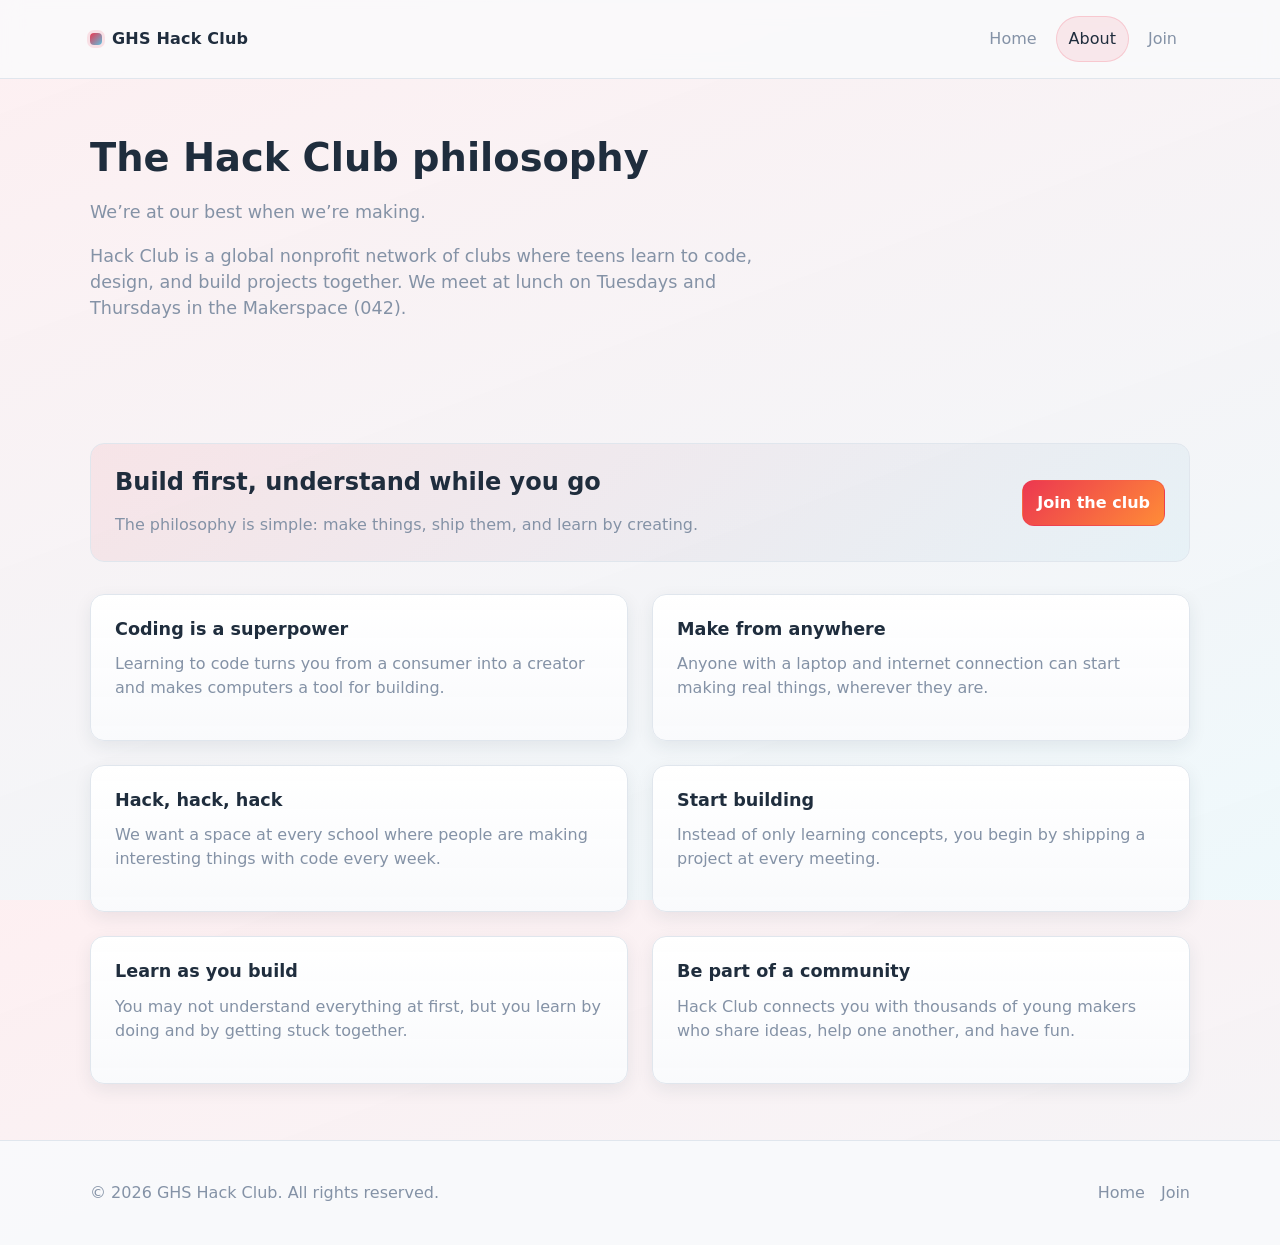
==== about.html @ 1247e261 "init" ====
<!doctype html>
<html lang="en">
  <head>
    <meta charset="utf-8" />
    <meta name="viewport" content="width=device-width, initial-scale=1" />
    <title>GHS Hack Club - About</title>
    <meta name="description" content="About this template website." />
    <link rel="stylesheet" href="https://css.hackclub.com/theme.css" />
    <link rel="stylesheet" href="styles.css" />
  </head>

  <body>
    <header class="site-header">
      <div class="container header-inner">
        <a class="brand" href="index.html" aria-label="Go to home">
          <span class="brand-mark" aria-hidden="true"></span>
          <span class="brand-name">GHS Hack Club</span>
        </a>

        <nav class="nav" aria-label="Primary">
          <a class="nav-link" href="index.html">Home</a>
          <a class="nav-link is-active" href="about.html">About</a>
          <a class="nav-link" href="join.html">Join</a>
        </nav>
      </div>
    </header>

    <main id="main">
      <section class="page-header">
        <div class="container">
          <h1>The Hack Club philosophy</h1>
          <p class="lead">We’re at our best when we’re making.</p>
          <p class="lead">
            Hack Club is a global nonprofit network of clubs where teens learn to code, design, and build projects together.
            We meet at lunch on Tuesdays and Thursdays in the Makerspace (042).
          </p>
        </div>
      </section>

      <section class="section">
        <div class="container narrow">
          <div class="callout">
            <div>
              <h2>Build first, understand while you go</h2>
              <p class="muted" style="margin-bottom: 0;">
                The philosophy is simple: make things, ship them, and learn by creating.
              </p>
            </div>
            <a class="btn btn-primary" href="join.html">Join the club</a>
          </div>

          <div class="grid grid-2" style="margin-top: 32px;">
            <article class="card">
              <h3>Coding is a superpower</h3>
              <p>Learning to code turns you from a consumer into a creator and makes computers a tool for building.</p>
            </article>
            <article class="card">
              <h3>Make from anywhere</h3>
              <p>Anyone with a laptop and internet connection can start making real things, wherever they are.</p>
            </article>
            <article class="card">
              <h3>Hack, hack, hack</h3>
              <p>We want a space at every school where people are making interesting things with code every week.</p>
            </article>
            <article class="card">
              <h3>Start building</h3>
              <p>Instead of only learning concepts, you begin by shipping a project at every meeting.</p>
            </article>
            <article class="card">
              <h3>Learn as you build</h3>
              <p>You may not understand everything at first, but you learn by doing and by getting stuck together.</p>
            </article>
            <article class="card">
              <h3>Be part of a community</h3>
              <p>Hack Club connects you with thousands of young makers who share ideas, help one another, and have fun.</p>
            </article>
          </div>
        </div>
      </section>
    </main>

    <footer class="site-footer">
      <div class="container footer-inner">
        <p class="muted">© <span id="year">2026</span> GHS Hack Club. All rights reserved.</p>
        <div class="footer-links">
          <a href="index.html">Home</a>
          <a href="join.html">Join</a>
        </div>
      </div>
      <script>
        document.getElementById("year").textContent = new Date().getFullYear();
      </script>
    </footer>
  </body>
</html>
---- styles.css ----
:root {
  --bg: #ffffff;
  --surface: #f9fafc;
  --surface-2: #e0e6ed;
  --text: #1f2d3d;
  --muted: #8492a6;
  --border: #e0e6ed;

  --accent: #ec3750;
  --accent-2: #5bc0de;

  --shadow: 0 10px 30px rgba(31, 45, 61, 0.12);
  --radius: 14px;

  --container: 1100px;

  --space-1: 8px;
  --space-2: 12px;
  --space-3: 16px;
  --space-4: 24px;
  --space-5: 36px;
  --space-6: 56px;

  --font: ui-sans-serif, system-ui, -apple-system, Segoe UI, Roboto, Helvetica, Arial,
    "Apple Color Emoji", "Segoe UI Emoji";
}

*,
*::before,
*::after {
  box-sizing: border-box;
}

html,
body {
  height: 100%;
}

body {
  margin: 0;
  font-family: var(--font);
  background: linear-gradient(160deg, rgba(236, 55, 80, 0.08) 0%, rgba(91, 192, 222, 0.1) 100%), var(--bg);
  color: var(--text);
  line-height: 1.5;
}

a {
  color: inherit;
  text-decoration: none;
}

a:hover {
  text-decoration: underline;
  text-underline-offset: 4px;
}

/* Utilities */
.container {
  width: min(var(--container), calc(100% - 2 * var(--space-4)));
  margin: 0 auto;
}

.narrow {
  width: min(var(--container), calc(100% - 2 * var(--space-4)));
  max-width: none;
}

.container.narrow {
  width: min(var(--container), calc(100% - 2 * var(--space-4)));
  max-width: none;
}

.muted {
  color: var(--muted);
}

.lead {
  font-size: 1.1rem;
  color: var(--muted);
  max-width: 60ch;
}

.small {
  font-size: 0.9rem;
}

.skip-link {
  position: absolute;
  left: -999px;
  top: var(--space-3);
  padding: 10px 12px;
  border-radius: 999px;
  background: var(--surface);
  border: 1px solid var(--border);
}

.skip-link:focus {
  left: var(--space-3);
  outline: 2px solid rgba(236, 55, 80, 0.45);
  outline-offset: 2px;
}

/* Header / Nav */
.site-header {
  position: sticky;
  top: 0;
  z-index: 20;
  backdrop-filter: blur(10px);
  background: rgba(249, 250, 252, 0.82);
  border-bottom: 1px solid var(--border);
}

.header-inner {
  display: flex;
  align-items: center;
  justify-content: space-between;
  gap: var(--space-4);
  padding: var(--space-3) 0;
}

.brand {
  display: inline-flex;
  align-items: center;
  gap: 10px;
  font-weight: 700;
  letter-spacing: 0.2px;
}

.brand-mark {
  width: 12px;
  height: 12px;
  border-radius: 4px;
  background: linear-gradient(135deg, var(--accent), var(--accent-2));
  box-shadow: 0 0 0 3px rgba(236, 55, 80, 0.12);
}

.nav {
  display: flex;
  align-items: center;
  gap: 6px;
  flex-wrap: wrap;
}

.nav-link {
  padding: 10px 12px;
  border-radius: 999px;
  border: 1px solid transparent;
  color: var(--muted);
}

.nav-link:hover {
  text-decoration: none;
  border-color: rgba(236, 55, 80, 0.22);
  color: var(--text);
}

.nav-link.is-active {
  color: var(--text);
  background: rgba(236, 55, 80, 0.09);
  border-color: rgba(236, 55, 80, 0.18);
}

/* Sections */
.section {
  padding: var(--space-6) 0;
}

.page-header {
  padding: var(--space-6) 0 var(--space-4);
}

.page-header h1 {
  margin: 0 0 var(--space-2);
  font-size: clamp(2rem, 3vw, 2.5rem);
}

h1, h2, h3 {
  line-height: 1.2;
}

h2 {
  margin: 0 0 var(--space-2);
  font-size: 1.5rem;
}

h3 {
  margin: 0 0 var(--space-2);
  font-size: 1.1rem;
}

/* Hero */
.hero {
  padding: var(--space-6) 0;
}

.hero-inner {
  display: grid;
  grid-template-columns: 1.25fr 0.75fr;
  gap: var(--space-5);
  align-items: center;
}

.hero h1 {
  margin: 0 0 var(--space-2);
  font-size: clamp(2.2rem, 4vw, 3rem);
}

.hero-actions {
  display: flex;
  gap: var(--space-2);
  margin-top: var(--space-4);
  flex-wrap: wrap;
}

.meta {
  margin: var(--space-4) 0 0;
  padding-left: 18px;
  color: var(--muted);
}

.hero-card {
  border: 1px solid var(--border);
  background: linear-gradient(180deg, rgba(255, 255, 255, 0.9), rgba(249, 250, 252, 0.92));
  border-radius: var(--radius);
  box-shadow: var(--shadow);
  padding: var(--space-4);
  display: grid;
  gap: var(--space-3);
}

.stat {
  padding: var(--space-3);
  border-radius: 12px;
  border: 1px solid var(--border);
  background: linear-gradient(180deg, rgba(255, 255, 255, 0.95), rgba(224, 230, 237, 0.55));
}

.stat-label {
  color: var(--muted);
  font-size: 0.9rem;
}

.stat-value {
  font-size: 1.4rem;
  font-weight: 700;
  margin-top: 4px;
}

/* Cards / Grid */
.grid {
  display: grid;
  grid-template-columns: repeat(3, minmax(0, 1fr));
  gap: var(--space-4);
  margin-top: var(--space-4);
}

.grid-2 {
  grid-template-columns: repeat(auto-fit, minmax(400px, 1fr));
}

.card {
  border: 1px solid var(--border);
  background: linear-gradient(180deg, rgba(255, 255, 255, 0.98), rgba(249, 250, 252, 0.96));
  border-radius: var(--radius);
  padding: var(--space-4);
  box-shadow: 0 6px 18px rgba(31, 45, 61, 0.08);
  animation: fade-up 0.7s ease both;
}

.card p {
  margin: 0 0 var(--space-3);
  color: var(--muted);
}

.text-link {
  color: var(--accent);
  font-weight: 600;
}

.text-link:hover {
  text-decoration: underline;
}

/* Callout */
.callout {
  margin-top: var(--space-4);
  border: 1px solid var(--border);
  background: linear-gradient(135deg, rgba(236, 55, 80, 0.08), rgba(91, 192, 222, 0.08));
  border-radius: var(--radius);
  padding: var(--space-4);
  display: flex;
  align-items: center;
  justify-content: space-between;
  gap: var(--space-4);
  animation: fade-up 0.7s ease both;
}

/* Buttons */
.btn {
  display: inline-flex;
  align-items: center;
  justify-content: center;
  padding: 10px 14px;
  border-radius: 12px;
  border: 1px solid var(--border);
  background: rgba(255, 255, 255, 0.9);
  color: var(--text);
  font-weight: 650;
  cursor: pointer;
}

.btn:hover {
  text-decoration: none;
  border-color: rgba(236, 55, 80, 0.28);
}

.btn-primary {
  background: linear-gradient(135deg, #ec3750, #ff8c37);
  border-color: rgba(236, 55, 80, 0.35);
  color: #ffffff;
}

.btn-ghost {
  background: rgba(255, 255, 255, 0.72);
}

@keyframes fade-up {
  from {
    opacity: 0;
    transform: translateY(14px);
  }

  to {
    opacity: 1;
    transform: translateY(0);
  }
}

.callout,
.card {
  transition: transform 180ms ease, box-shadow 180ms ease, border-color 180ms ease;
}

.callout:hover,
.card:hover {
  transform: translateY(-3px);
  box-shadow: 0 10px 24px rgba(31, 45, 61, 0.12);
  border-color: rgba(236, 55, 80, 0.18);
}

.join-wrap {
  display: flex;
  justify-content: center;
}

.join-card {
  width: min(900px, 100%);
  border: 1px solid var(--border);
  background: linear-gradient(180deg, rgba(255, 255, 255, 0.98), rgba(249, 250, 252, 0.96));
  border-radius: var(--radius);
  padding: var(--space-4);
  box-shadow: 0 6px 18px rgba(31, 45, 61, 0.08);
  animation: fade-up 0.7s ease both;
}

.join-card-header {
  margin-bottom: var(--space-4);
}

.join-card-header h2 {
  margin-bottom: 6px;
}

.form-embed {
  width: 100%;
  display: flex;
  justify-content: center;
}

.form-embed iframe {
  display: block;
  width: 100%;
  max-width: 760px;
  height: 1800px;
  border: 0;
  border-radius: 12px;
  background: #fff;
  box-shadow: 0 2px 8px rgba(31, 45, 61, 0.08);
}

.grid > .card:nth-child(1) {
  animation-delay: 60ms;
}

.grid > .card:nth-child(2) {
  animation-delay: 120ms;
}

.grid > .card:nth-child(3) {
  animation-delay: 180ms;
}

.grid > .card:nth-child(4) {
  animation-delay: 240ms;
}

.grid > .card:nth-child(5) {
  animation-delay: 300ms;
}

.grid > .card:nth-child(6) {
  animation-delay: 360ms;
}

/* Forms */
.form {
  display: grid;
  gap: var(--space-3);
}

.field {
  display: grid;
  gap: 8px;
}

.field span {
  color: var(--muted);
  font-size: 0.95rem;
}

input,
textarea {
  width: 100%;
  padding: 11px 12px;
  border-radius: 12px;
  border: 1px solid var(--border);
  background: rgba(255, 255, 255, 0.95);
  color: var(--text);
  outline: none;
}

input:focus,
textarea:focus {
  border-color: rgba(236, 55, 80, 0.45);
  box-shadow: 0 0 0 4px rgba(236, 55, 80, 0.12);
}

.form-actions {
  display: grid;
  gap: 10px;
}

.list {
  margin: var(--space-3) 0 0;
  padding-left: 18px;
  color: var(--muted);
}

/* Footer */
.site-footer {
  border-top: 1px solid var(--border);
  padding: var(--space-4) 0;
  background: rgba(249, 250, 252, 0.9);
}

.footer-inner {
  display: flex;
  align-items: center;
  justify-content: space-between;
  gap: var(--space-4);
  flex-wrap: wrap;
}

.footer-links {
  display: inline-flex;
  gap: var(--space-3);
}

.footer-links a {
  color: var(--muted);
}

.footer-links a:hover {
  color: var(--text);
}

/* Responsive */
@media (max-width: 900px) {
  .hero-inner {
    grid-template-columns: 1fr;
  }

  .grid {
    grid-template-columns: 1fr;
  }

  .grid-2 {
    grid-template-columns: 1fr;
  }

  .callout {
    flex-direction: column;
    align-items: flex-start;
  }

  .join-card {
    padding: var(--space-3);
  }

  .form-embed iframe {
    max-width: 100%;
    height: 2400px;
  }
}
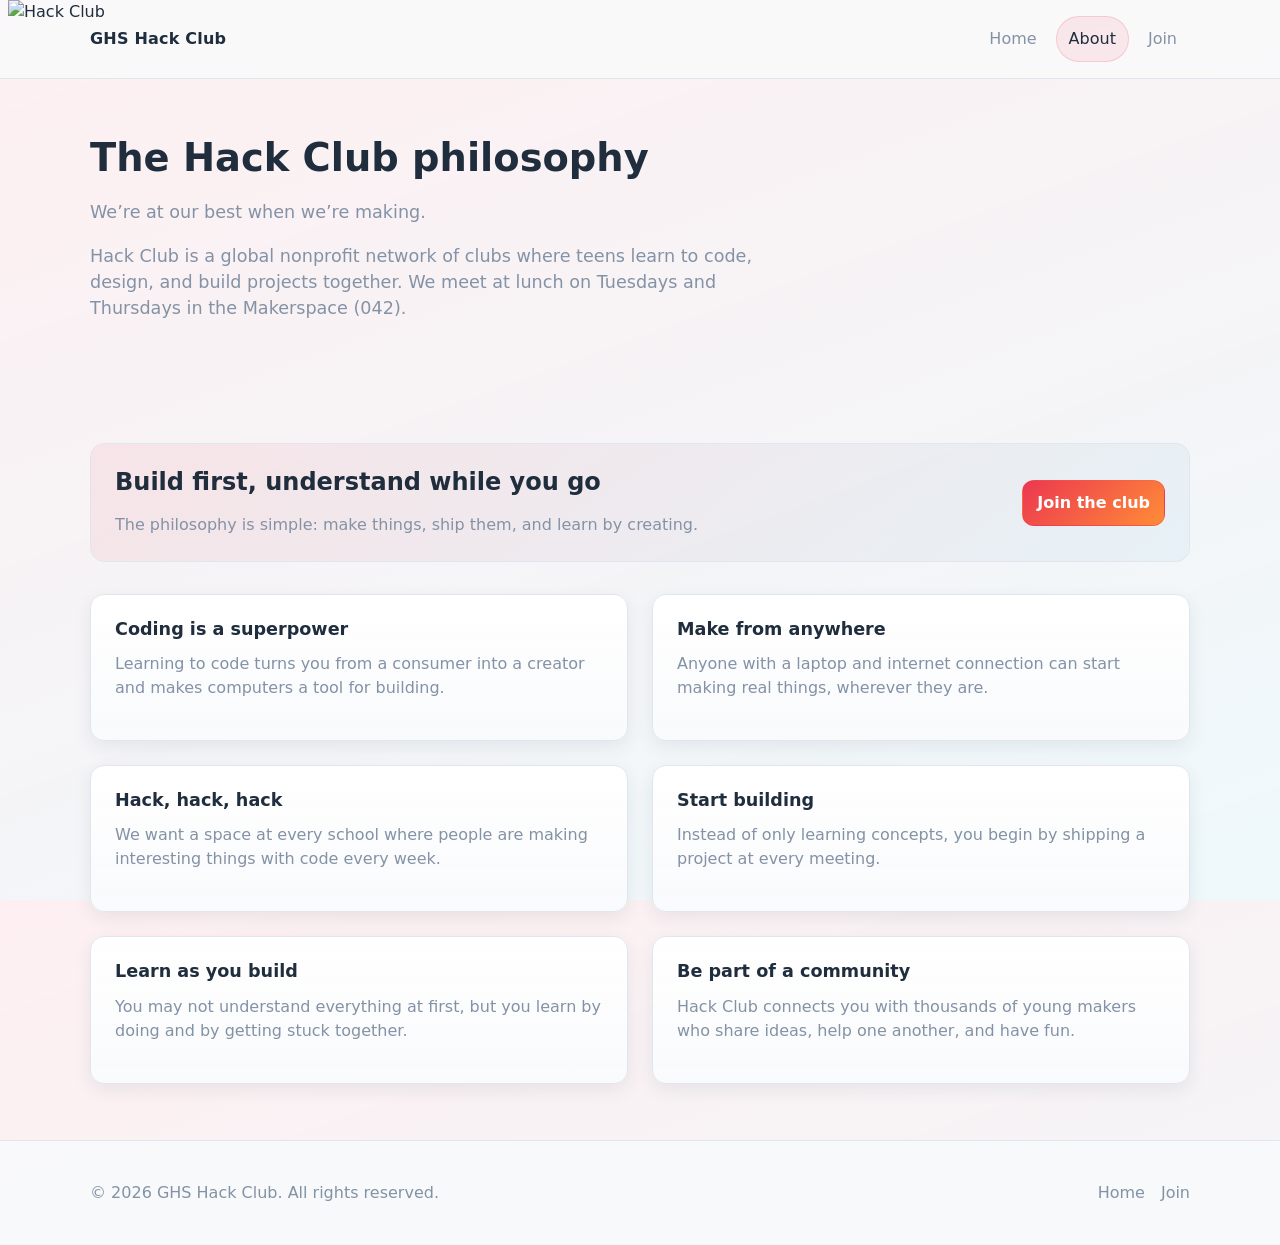
==== commit 81dd8896: "hc flag" ====
--- a/about.html
+++ b/about.html
@@ -10,10 +10,10 @@
   </head>
 
   <body>
+    <a class="hc-flag" href="https://hackclub.com/"><img src="https://assets.hackclub.com/flag-orpheus-top.svg" alt="Hack Club"/></a>
     <header class="site-header">
       <div class="container header-inner">
         <a class="brand" href="index.html" aria-label="Go to home">
-          <span class="brand-mark" aria-hidden="true"></span>
           <span class="brand-name">GHS Hack Club</span>
         </a>
 
@@ -90,6 +90,42 @@
       <script>
         document.getElementById("year").textContent = new Date().getFullYear();
       </script>
+      <script>
+        (() => {
+          const header = document.querySelector(".site-header");
+          const flag = document.querySelector(".hc-flag");
+          if (!header) return;
+
+          let lastScrollY = window.scrollY;
+          let ticking = false;
+
+          const updateHeader = () => {
+            const currentScrollY = window.scrollY;
+
+            if (currentScrollY <= 20 || currentScrollY < lastScrollY) {
+              header.classList.remove("is-hidden");
+              flag?.classList.remove("is-hidden");
+            } else if (currentScrollY > lastScrollY) {
+              header.classList.add("is-hidden");
+              flag?.classList.add("is-hidden");
+            }
+
+            lastScrollY = currentScrollY;
+            ticking = false;
+          };
+
+          window.addEventListener(
+            "scroll",
+            () => {
+              if (!ticking) {
+                window.requestAnimationFrame(updateHeader);
+                ticking = true;
+              }
+            },
+            { passive: true }
+          );
+        })();
+      </script>
     </footer>
   </body>
 </html>
--- a/styles.css
+++ b/styles.css
@@ -108,6 +108,14 @@
   backdrop-filter: blur(10px);
   background: rgba(249, 250, 252, 0.82);
   border-bottom: 1px solid var(--border);
+  transition: transform 220ms ease, opacity 220ms ease;
+  will-change: transform, opacity;
+}
+
+.site-header.is-hidden {
+  transform: translateY(-110%);
+  opacity: 0;
+  pointer-events: none;
 }
 
 .header-inner {
@@ -132,6 +140,31 @@
   border-radius: 4px;
   background: linear-gradient(135deg, var(--accent), var(--accent-2));
   box-shadow: 0 0 0 3px rgba(236, 55, 80, 0.12);
+}
+
+.hc-flag {
+  position: fixed;
+  top: 0;
+  left: 8px;
+  border: 0;
+  height: 64px;
+  width: auto;
+  max-height: 100%;
+  z-index: 999;
+  transition: transform 220ms ease, opacity 220ms ease;
+  will-change: transform, opacity;
+}
+
+.hc-flag img {
+  display: block;
+  height: 100%;
+  width: auto;
+}
+
+.hc-flag.is-hidden {
+  transform: translateY(-110%);
+  opacity: 0;
+  pointer-events: none;
 }
 
 .nav {
@@ -511,4 +544,8 @@
     max-width: 100%;
     height: 2400px;
   }
+
+  .hc-flag {
+    height: 56px;
+  }
 }
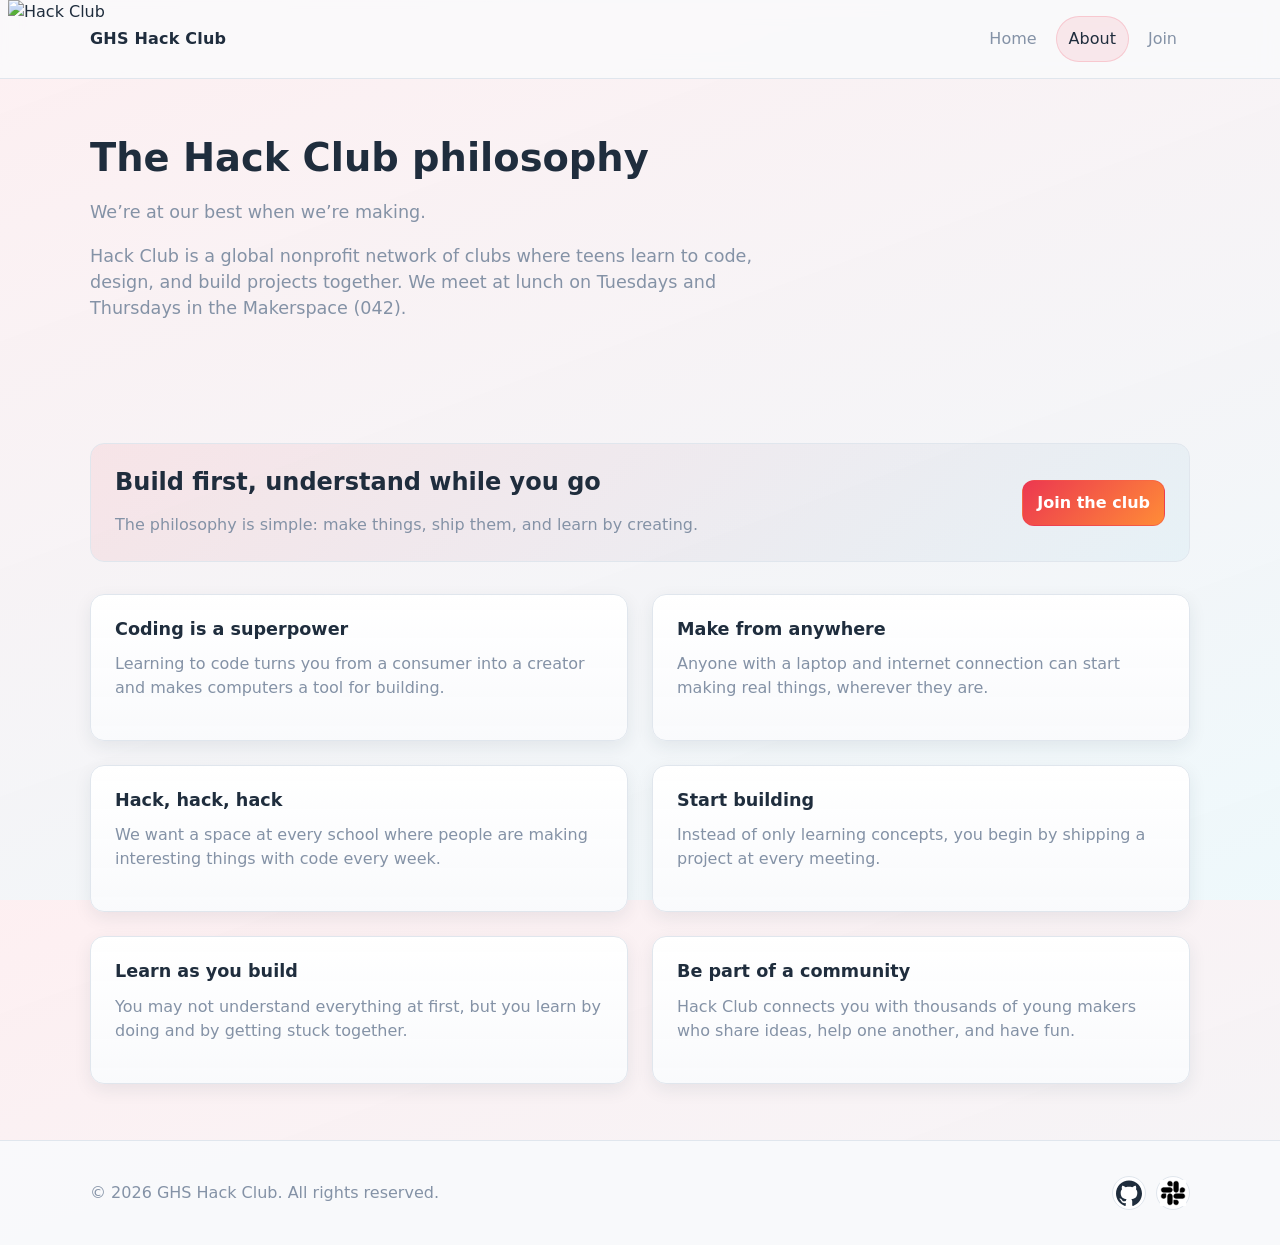
==== commit 497c7a4d: "github and slack icons and links" ====
--- a/about.html
+++ b/about.html
@@ -82,9 +82,15 @@
     <footer class="site-footer">
       <div class="container footer-inner">
         <p class="muted">© <span id="year">2026</span> GHS Hack Club. All rights reserved.</p>
-        <div class="footer-links">
-          <a href="index.html">Home</a>
-          <a href="join.html">Join</a>
+        <div class="footer-socials" aria-label="Social links">
+          <a class="social-link" href="https://github.com/ethank511/GHS-HC-Website/" target="_blank" rel="noopener noreferrer" aria-label="GitHub">
+            <svg viewBox="0 0 24 24" aria-hidden="true" focusable="false">
+              <path d="M12 0.5C5.37 0.5 0 5.87 0 12.5c0 5.3 3.44 9.8 8.2 11.39.6.11.82-.26.82-.58 0-.29-.01-1.04-.02-2.05-3.34.73-4.05-1.61-4.05-1.61-.55-1.38-1.33-1.75-1.33-1.75-1.09-.74.08-.73.08-.73 1.2.09 1.84 1.24 1.84 1.24 1.07 1.84 2.8 1.31 3.49 1 .11-.78.42-1.31.76-1.61-2.67-.3-5.47-1.34-5.47-5.95 0-1.31.47-2.38 1.24-3.22-.12-.31-.54-1.54.12-3.2 0 0 1.01-.32 3.3 1.23.96-.27 1.99-.41 3.01-.41 1.02 0 2.05.14 3.01.41 2.29-1.55 3.3-1.23 3.3-1.23.66 1.66.24 2.89.12 3.2.77.84 1.24 1.91 1.24 3.22 0 4.62-2.81 5.64-5.49 5.94.43.37.82 1.11.82 2.24 0 1.61-.01 2.91-.01 3.31 0 .32.22.7.83.58C20.57 22.29 24 17.79 24 12.5 24 5.87 18.63.5 12 .5z" />
+            </svg>
+          </a>
+          <a class="social-link" href="https://hackclub.enterprise.slack.com/archives/C0A2EVDQK4Y" target="_blank" rel="noopener noreferrer" aria-label="Slack">
+            <img src="[data-uri]" alt="Slack" />
+          </a>
         </div>
       </div>
       <script>
--- a/styles.css
+++ b/styles.css
@@ -509,6 +509,44 @@
   gap: var(--space-3);
 }
 
+.footer-socials {
+  display: inline-flex;
+  align-items: center;
+  gap: 10px;
+}
+
+.social-link {
+  display: inline-flex;
+  align-items: center;
+  justify-content: center;
+  width: 34px;
+  height: 34px;
+  border-radius: 999px;
+  border: 1px solid var(--border);
+  background: rgba(255, 255, 255, 0.9);
+  color: var(--text);
+  transition: transform 180ms ease, border-color 180ms ease, box-shadow 180ms ease;
+}
+
+.social-link:hover {
+  text-decoration: none;
+  transform: translateY(-1px);
+  border-color: rgba(236, 55, 80, 0.35);
+  box-shadow: 0 4px 12px rgba(31, 45, 61, 0.1);
+}
+
+.social-link svg {
+  width: 26px;
+  height: 26px;
+  fill: currentColor;
+}
+
+.social-link img {
+  display: block;
+  width: 26px;
+  height: 26px;
+}
+
 .footer-links a {
   color: var(--muted);
 }
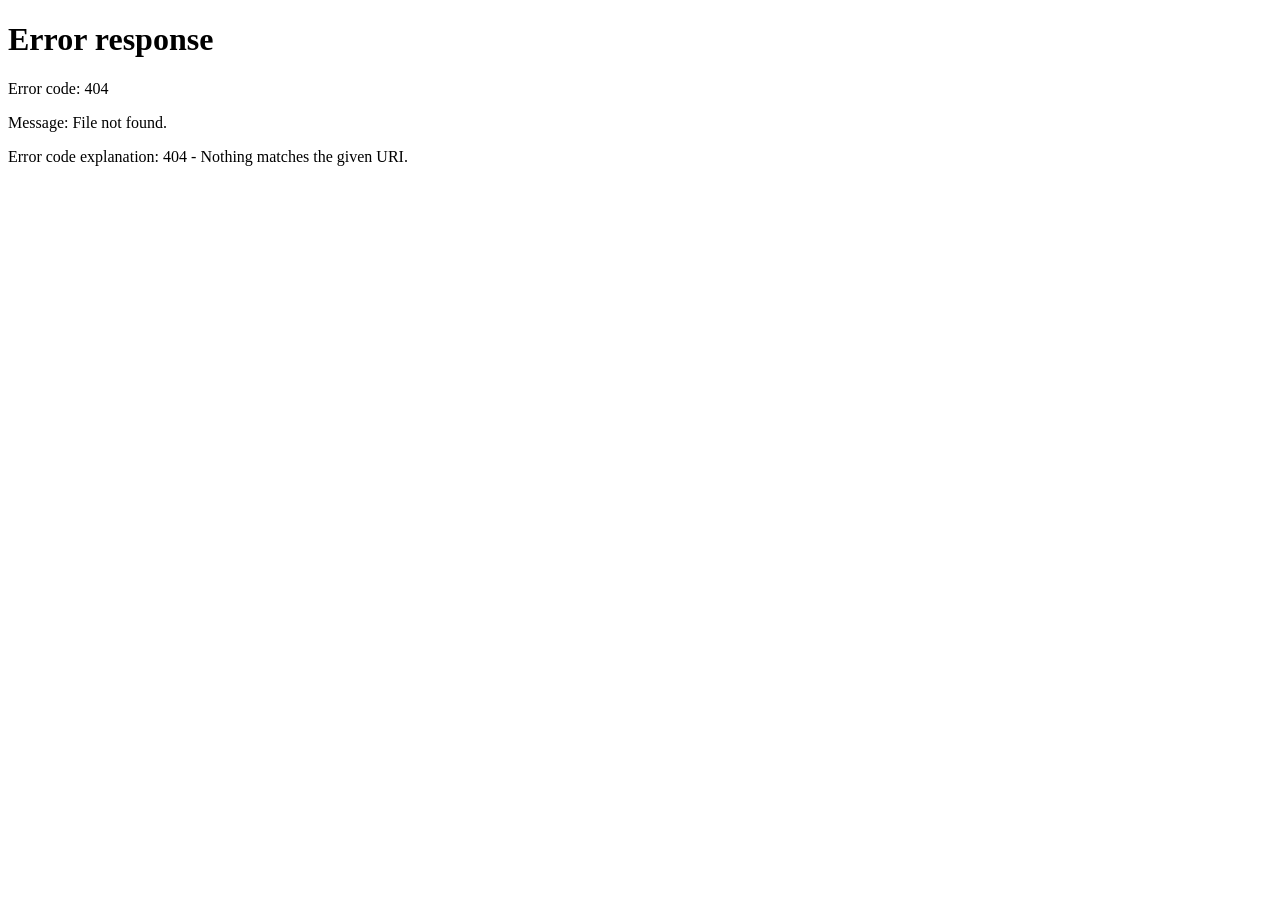
==== commit 0b58b2d5: "redirect to remove .html suffix" ====
--- a/about.html
+++ b/about.html
@@ -7,6 +7,13 @@
     <meta name="description" content="About this template website." />
     <link rel="stylesheet" href="https://css.hackclub.com/theme.css" />
     <link rel="stylesheet" href="styles.css" />
+    <script>
+      // Check if URL ends with ".html"
+      if (window.location.pathname.endsWith('.html')) {
+      // Redirect to the same page without ".html"
+      window.location.href = window.location.pathname.replace('.html', '');
+    }
+    </script>
   </head>
 
   <body>
